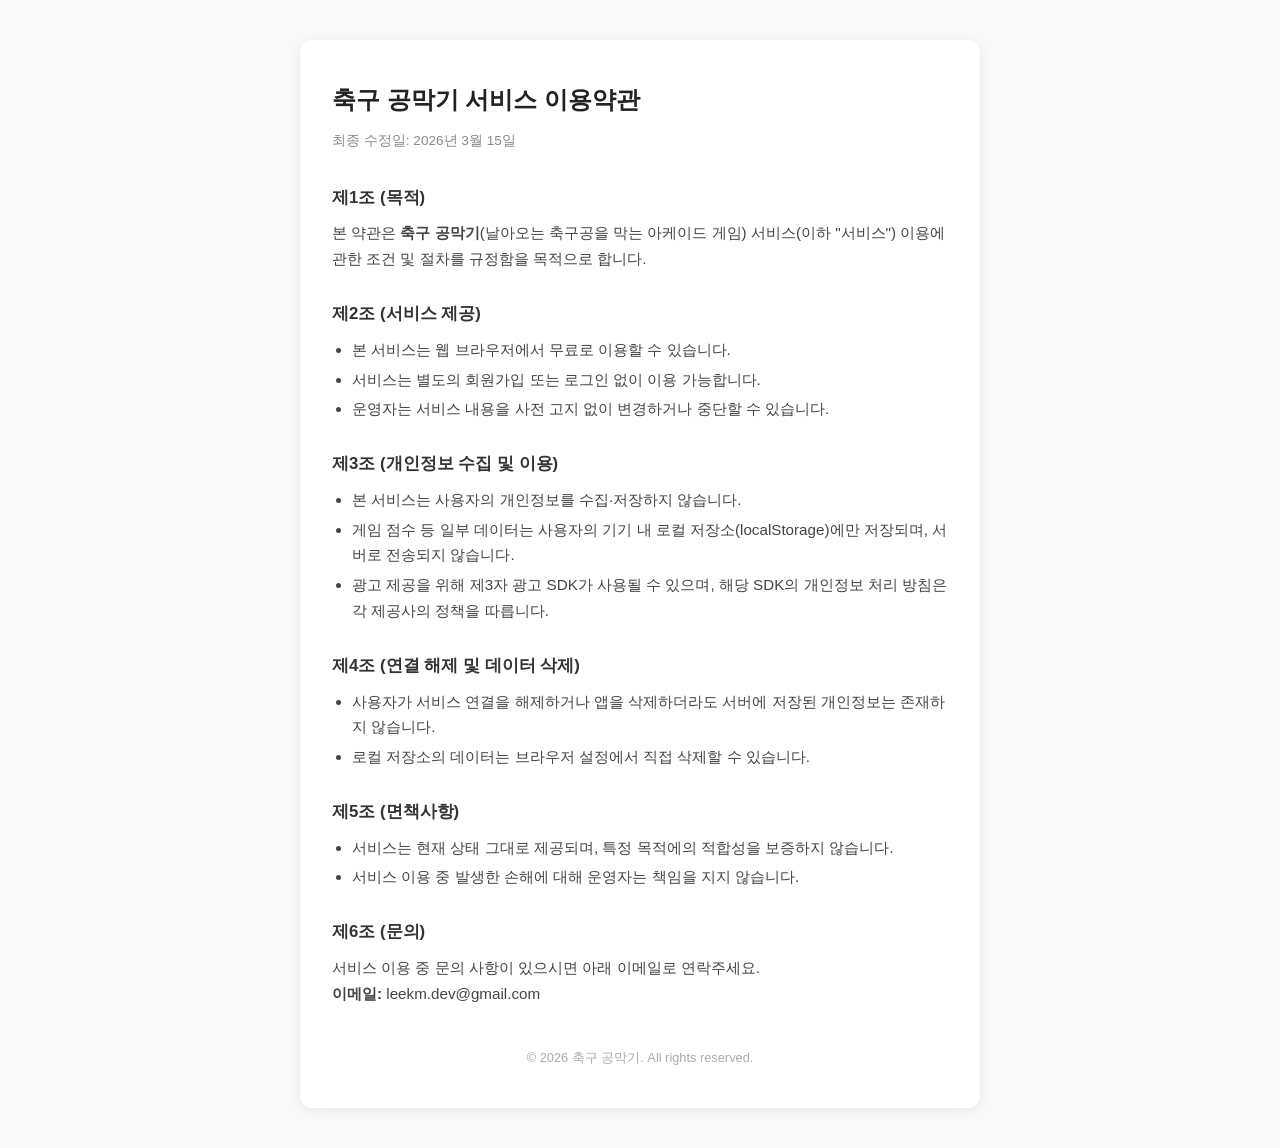
==== terms.html @ 691bd53b "약관 페이지 추가 (terms.html) Co-Authored-By: Claude Sonnet 4.6 <noreply@anthropic.com>" ====
<!DOCTYPE html>
<html lang="ko">
<head>
  <meta charset="UTF-8">
  <meta name="viewport" content="width=device-width, initial-scale=1.0">
  <title>축구 공막기 서비스 이용약관</title>
  <style>
    * { box-sizing: border-box; margin: 0; padding: 0; }
    body { font-family: -apple-system, BlinkMacSystemFont, 'Segoe UI', sans-serif;
            background: #f9f9f9; color: #222; line-height: 1.7; padding: 40px 20px; }
    .wrap { max-width: 680px; margin: 0 auto; background: #fff;
             border-radius: 12px; padding: 40px 32px; box-shadow: 0 2px 12px rgba(0,0,0,.08); }
    h1 { font-size: 1.5rem; margin-bottom: 8px; }
    .meta { color: #888; font-size: .85rem; margin-bottom: 32px; }
    h2 { font-size: 1.05rem; margin: 28px 0 8px; color: #333; }
    p, li { font-size: .95rem; color: #444; }
    ul { padding-left: 20px; }
    li { margin-bottom: 4px; }
    footer { margin-top: 40px; font-size: .8rem; color: #aaa; text-align: center; }
  </style>
</head>
<body>
<div class="wrap">
  <h1>축구 공막기 서비스 이용약관</h1>
  <p class="meta">최종 수정일: 2026년 3월 15일</p>

  <h2>제1조 (목적)</h2>
  <p>본 약관은 <strong>축구 공막기</strong>(날아오는 축구공을 막는 아케이드 게임) 서비스(이하 "서비스") 이용에 관한 조건 및 절차를 규정함을 목적으로 합니다.</p>

  <h2>제2조 (서비스 제공)</h2>
  <ul>
    <li>본 서비스는 웹 브라우저에서 무료로 이용할 수 있습니다.</li>
    <li>서비스는 별도의 회원가입 또는 로그인 없이 이용 가능합니다.</li>
    <li>운영자는 서비스 내용을 사전 고지 없이 변경하거나 중단할 수 있습니다.</li>
  </ul>

  <h2>제3조 (개인정보 수집 및 이용)</h2>
  <ul>
    <li>본 서비스는 사용자의 개인정보를 수집·저장하지 않습니다.</li>
    <li>게임 점수 등 일부 데이터는 사용자의 기기 내 로컬 저장소(localStorage)에만 저장되며, 서버로 전송되지 않습니다.</li>
    <li>광고 제공을 위해 제3자 광고 SDK가 사용될 수 있으며, 해당 SDK의 개인정보 처리 방침은 각 제공사의 정책을 따릅니다.</li>
  </ul>

  <h2>제4조 (연결 해제 및 데이터 삭제)</h2>
  <ul>
    <li>사용자가 서비스 연결을 해제하거나 앱을 삭제하더라도 서버에 저장된 개인정보는 존재하지 않습니다.</li>
    <li>로컬 저장소의 데이터는 브라우저 설정에서 직접 삭제할 수 있습니다.</li>
  </ul>

  <h2>제5조 (면책사항)</h2>
  <ul>
    <li>서비스는 현재 상태 그대로 제공되며, 특정 목적에의 적합성을 보증하지 않습니다.</li>
    <li>서비스 이용 중 발생한 손해에 대해 운영자는 책임을 지지 않습니다.</li>
  </ul>

  <h2>제6조 (문의)</h2>
  <p>서비스 이용 중 문의 사항이 있으시면 아래 이메일로 연락주세요.<br>
  <strong>이메일:</strong> leekm.dev@gmail.com</p>

  <footer>© 2026 축구 공막기. All rights reserved.</footer>
</div>
</body>
</html>
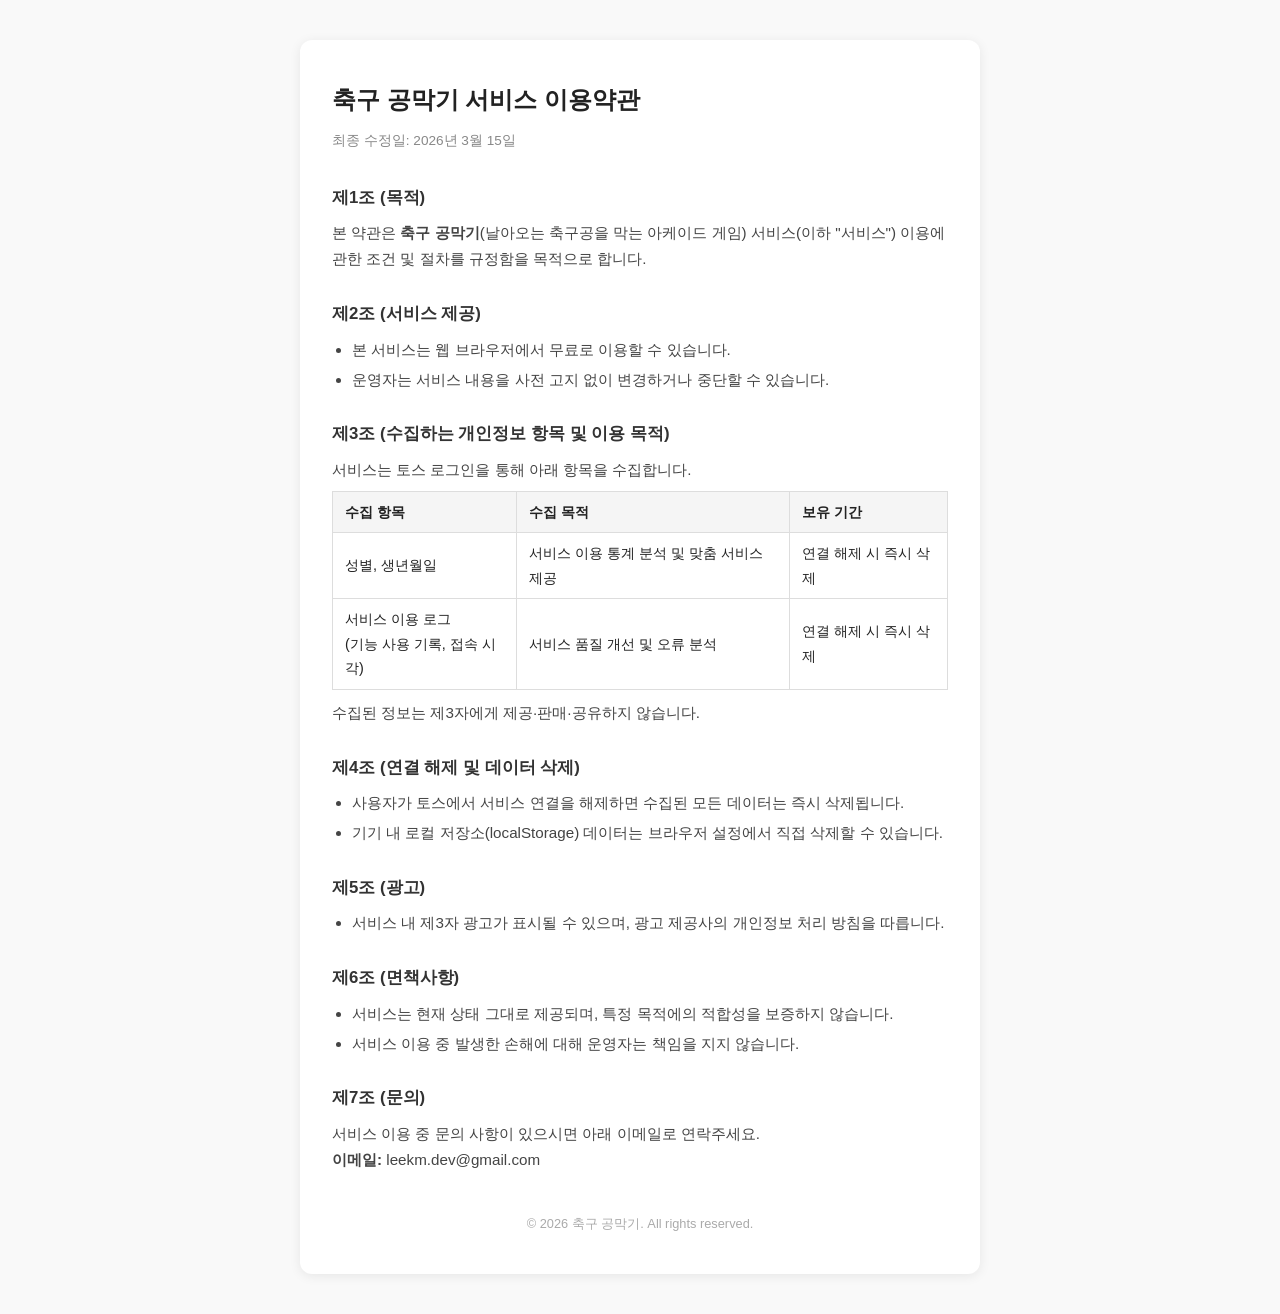
==== commit a6217cbf: "약관 업데이트: 개인정보 수집 항목 추가 (성별, 생년월일, 이용 로그) Co-Authored-By: Claude Sonnet 4.6 <noreply@anthropic.com>" ====
--- a/terms.html
+++ b/terms.html
@@ -16,6 +16,9 @@
     p, li { font-size: .95rem; color: #444; }
     ul { padding-left: 20px; }
     li { margin-bottom: 4px; }
+    table { width: 100%; border-collapse: collapse; margin-top: 8px; font-size: .9rem; }
+    th, td { border: 1px solid #ddd; padding: 8px 12px; text-align: left; }
+    th { background: #f5f5f5; font-weight: 600; }
     footer { margin-top: 40px; font-size: .8rem; color: #aaa; text-align: center; }
   </style>
 </head>
@@ -30,30 +33,36 @@
   <h2>제2조 (서비스 제공)</h2>
   <ul>
     <li>본 서비스는 웹 브라우저에서 무료로 이용할 수 있습니다.</li>
-    <li>서비스는 별도의 회원가입 또는 로그인 없이 이용 가능합니다.</li>
     <li>운영자는 서비스 내용을 사전 고지 없이 변경하거나 중단할 수 있습니다.</li>
   </ul>
 
-  <h2>제3조 (개인정보 수집 및 이용)</h2>
-  <ul>
-    <li>본 서비스는 사용자의 개인정보를 수집·저장하지 않습니다.</li>
-    <li>게임 점수 등 일부 데이터는 사용자의 기기 내 로컬 저장소(localStorage)에만 저장되며, 서버로 전송되지 않습니다.</li>
-    <li>광고 제공을 위해 제3자 광고 SDK가 사용될 수 있으며, 해당 SDK의 개인정보 처리 방침은 각 제공사의 정책을 따릅니다.</li>
-  </ul>
+  <h2>제3조 (수집하는 개인정보 항목 및 이용 목적)</h2>
+  <p>서비스는 토스 로그인을 통해 아래 항목을 수집합니다.</p>
+  <table>
+    <tr><th>수집 항목</th><th>수집 목적</th><th>보유 기간</th></tr>
+    <tr><td>성별, 생년월일</td><td>서비스 이용 통계 분석 및 맞춤 서비스 제공</td><td>연결 해제 시 즉시 삭제</td></tr>
+    <tr><td>서비스 이용 로그<br>(기능 사용 기록, 접속 시각)</td><td>서비스 품질 개선 및 오류 분석</td><td>연결 해제 시 즉시 삭제</td></tr>
+  </table>
+  <p style="margin-top:10px">수집된 정보는 제3자에게 제공·판매·공유하지 않습니다.</p>
 
   <h2>제4조 (연결 해제 및 데이터 삭제)</h2>
   <ul>
-    <li>사용자가 서비스 연결을 해제하거나 앱을 삭제하더라도 서버에 저장된 개인정보는 존재하지 않습니다.</li>
-    <li>로컬 저장소의 데이터는 브라우저 설정에서 직접 삭제할 수 있습니다.</li>
+    <li>사용자가 토스에서 서비스 연결을 해제하면 수집된 모든 데이터는 즉시 삭제됩니다.</li>
+    <li>기기 내 로컬 저장소(localStorage) 데이터는 브라우저 설정에서 직접 삭제할 수 있습니다.</li>
   </ul>
 
-  <h2>제5조 (면책사항)</h2>
+  <h2>제5조 (광고)</h2>
+  <ul>
+    <li>서비스 내 제3자 광고가 표시될 수 있으며, 광고 제공사의 개인정보 처리 방침을 따릅니다.</li>
+  </ul>
+
+  <h2>제6조 (면책사항)</h2>
   <ul>
     <li>서비스는 현재 상태 그대로 제공되며, 특정 목적에의 적합성을 보증하지 않습니다.</li>
     <li>서비스 이용 중 발생한 손해에 대해 운영자는 책임을 지지 않습니다.</li>
   </ul>
 
-  <h2>제6조 (문의)</h2>
+  <h2>제7조 (문의)</h2>
   <p>서비스 이용 중 문의 사항이 있으시면 아래 이메일로 연락주세요.<br>
   <strong>이메일:</strong> leekm.dev@gmail.com</p>
 
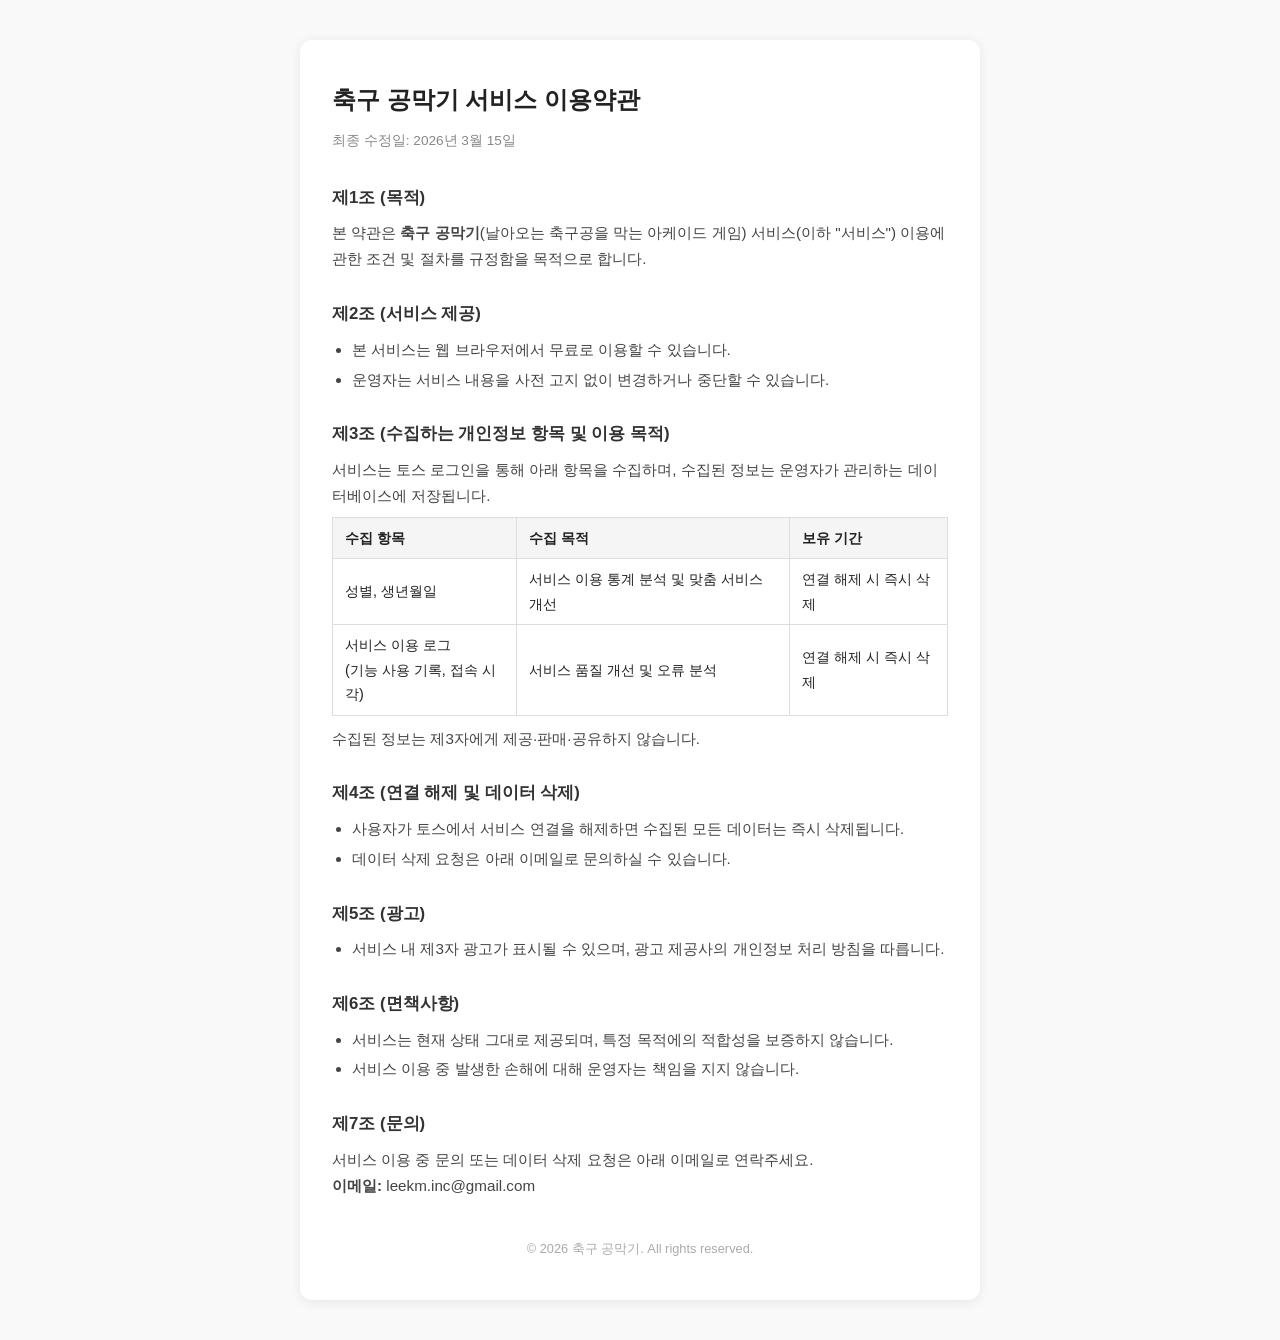
==== commit e6229208: "약관 수정: 이메일 교정, DB 저장 명시, localStorage 문구 제거 Co-Authored-By: Claude Sonnet 4.6 <noreply@anthropic.com" ====
--- a/terms.html
+++ b/terms.html
@@ -37,10 +37,10 @@
   </ul>
 
   <h2>제3조 (수집하는 개인정보 항목 및 이용 목적)</h2>
-  <p>서비스는 토스 로그인을 통해 아래 항목을 수집합니다.</p>
+  <p>서비스는 토스 로그인을 통해 아래 항목을 수집하며, 수집된 정보는 운영자가 관리하는 데이터베이스에 저장됩니다.</p>
   <table>
     <tr><th>수집 항목</th><th>수집 목적</th><th>보유 기간</th></tr>
-    <tr><td>성별, 생년월일</td><td>서비스 이용 통계 분석 및 맞춤 서비스 제공</td><td>연결 해제 시 즉시 삭제</td></tr>
+    <tr><td>성별, 생년월일</td><td>서비스 이용 통계 분석 및 맞춤 서비스 개선</td><td>연결 해제 시 즉시 삭제</td></tr>
     <tr><td>서비스 이용 로그<br>(기능 사용 기록, 접속 시각)</td><td>서비스 품질 개선 및 오류 분석</td><td>연결 해제 시 즉시 삭제</td></tr>
   </table>
   <p style="margin-top:10px">수집된 정보는 제3자에게 제공·판매·공유하지 않습니다.</p>
@@ -48,7 +48,7 @@
   <h2>제4조 (연결 해제 및 데이터 삭제)</h2>
   <ul>
     <li>사용자가 토스에서 서비스 연결을 해제하면 수집된 모든 데이터는 즉시 삭제됩니다.</li>
-    <li>기기 내 로컬 저장소(localStorage) 데이터는 브라우저 설정에서 직접 삭제할 수 있습니다.</li>
+    <li>데이터 삭제 요청은 아래 이메일로 문의하실 수 있습니다.</li>
   </ul>
 
   <h2>제5조 (광고)</h2>
@@ -63,8 +63,8 @@
   </ul>
 
   <h2>제7조 (문의)</h2>
-  <p>서비스 이용 중 문의 사항이 있으시면 아래 이메일로 연락주세요.<br>
-  <strong>이메일:</strong> leekm.dev@gmail.com</p>
+  <p>서비스 이용 중 문의 또는 데이터 삭제 요청은 아래 이메일로 연락주세요.<br>
+  <strong>이메일:</strong> leekm.inc@gmail.com</p>
 
   <footer>© 2026 축구 공막기. All rights reserved.</footer>
 </div>
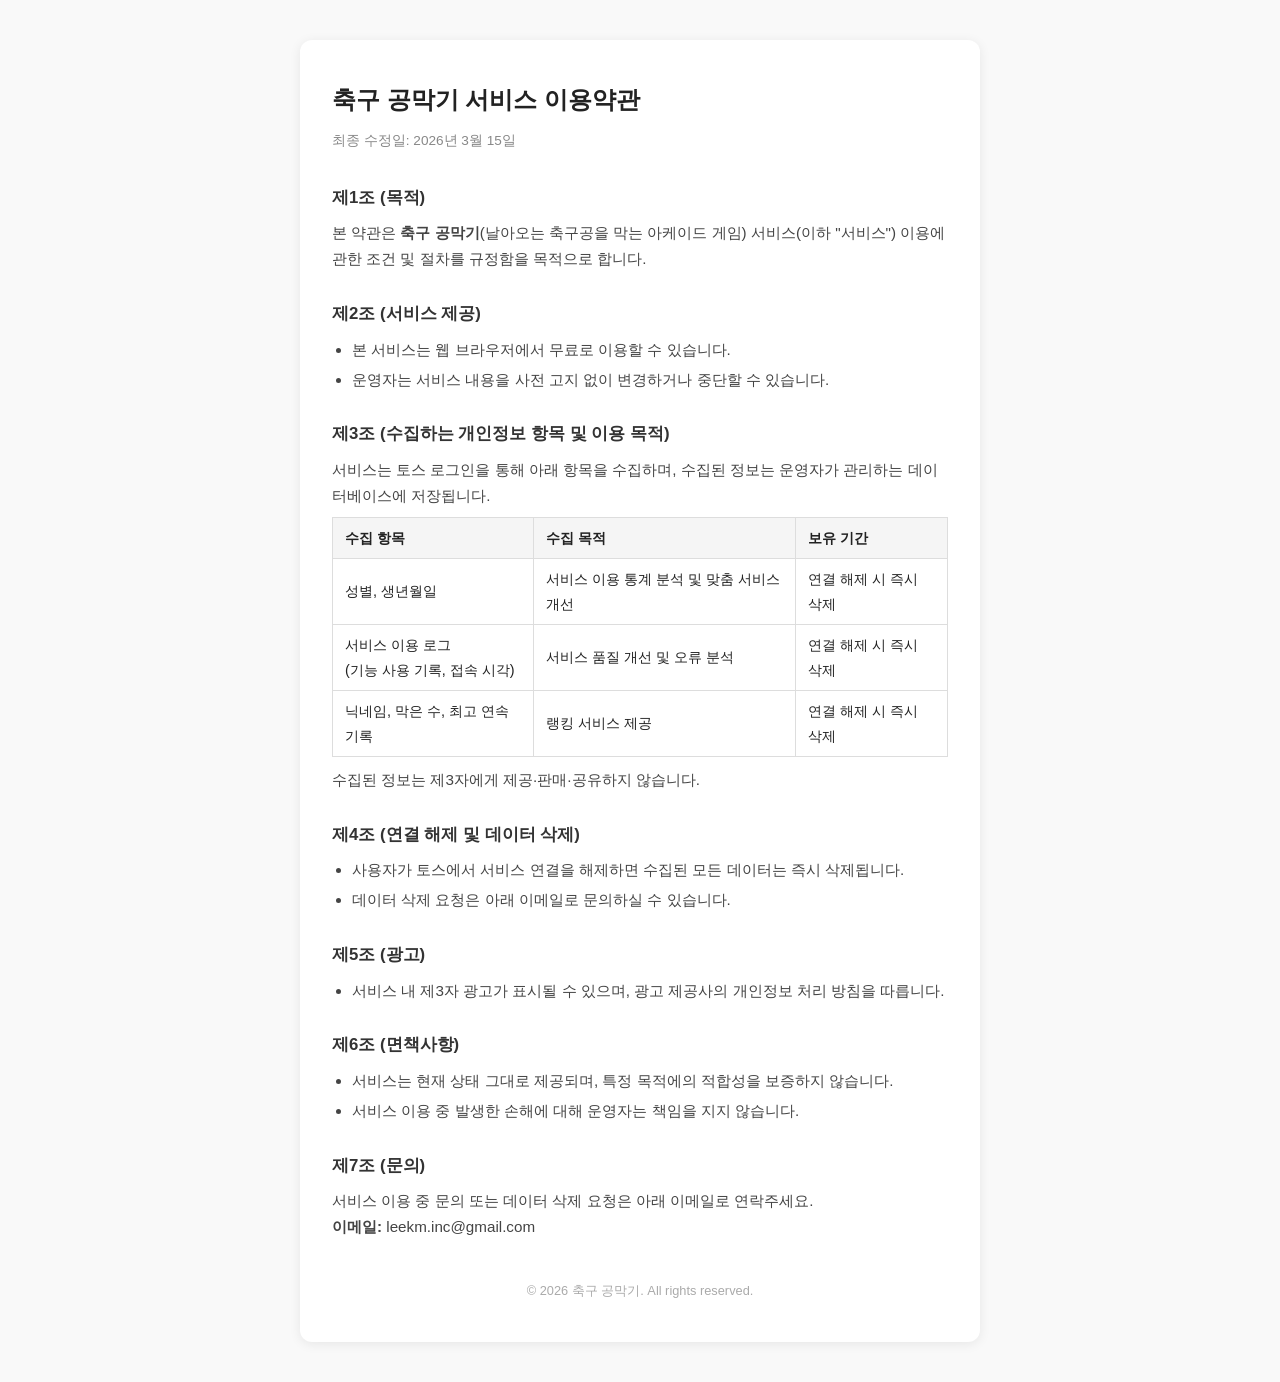
==== commit fb1c16b8: "약관 수정: 랭킹용 수집 항목 추가 Co-Authored-By: Claude Sonnet 4.6 <noreply@anthropic.com>" ====
--- a/terms.html
+++ b/terms.html
@@ -42,6 +42,7 @@
     <tr><th>수집 항목</th><th>수집 목적</th><th>보유 기간</th></tr>
     <tr><td>성별, 생년월일</td><td>서비스 이용 통계 분석 및 맞춤 서비스 개선</td><td>연결 해제 시 즉시 삭제</td></tr>
     <tr><td>서비스 이용 로그<br>(기능 사용 기록, 접속 시각)</td><td>서비스 품질 개선 및 오류 분석</td><td>연결 해제 시 즉시 삭제</td></tr>
+    <tr><td>닉네임, 막은 수, 최고 연속 기록</td><td>랭킹 서비스 제공</td><td>연결 해제 시 즉시 삭제</td></tr>
   </table>
   <p style="margin-top:10px">수집된 정보는 제3자에게 제공·판매·공유하지 않습니다.</p>
 
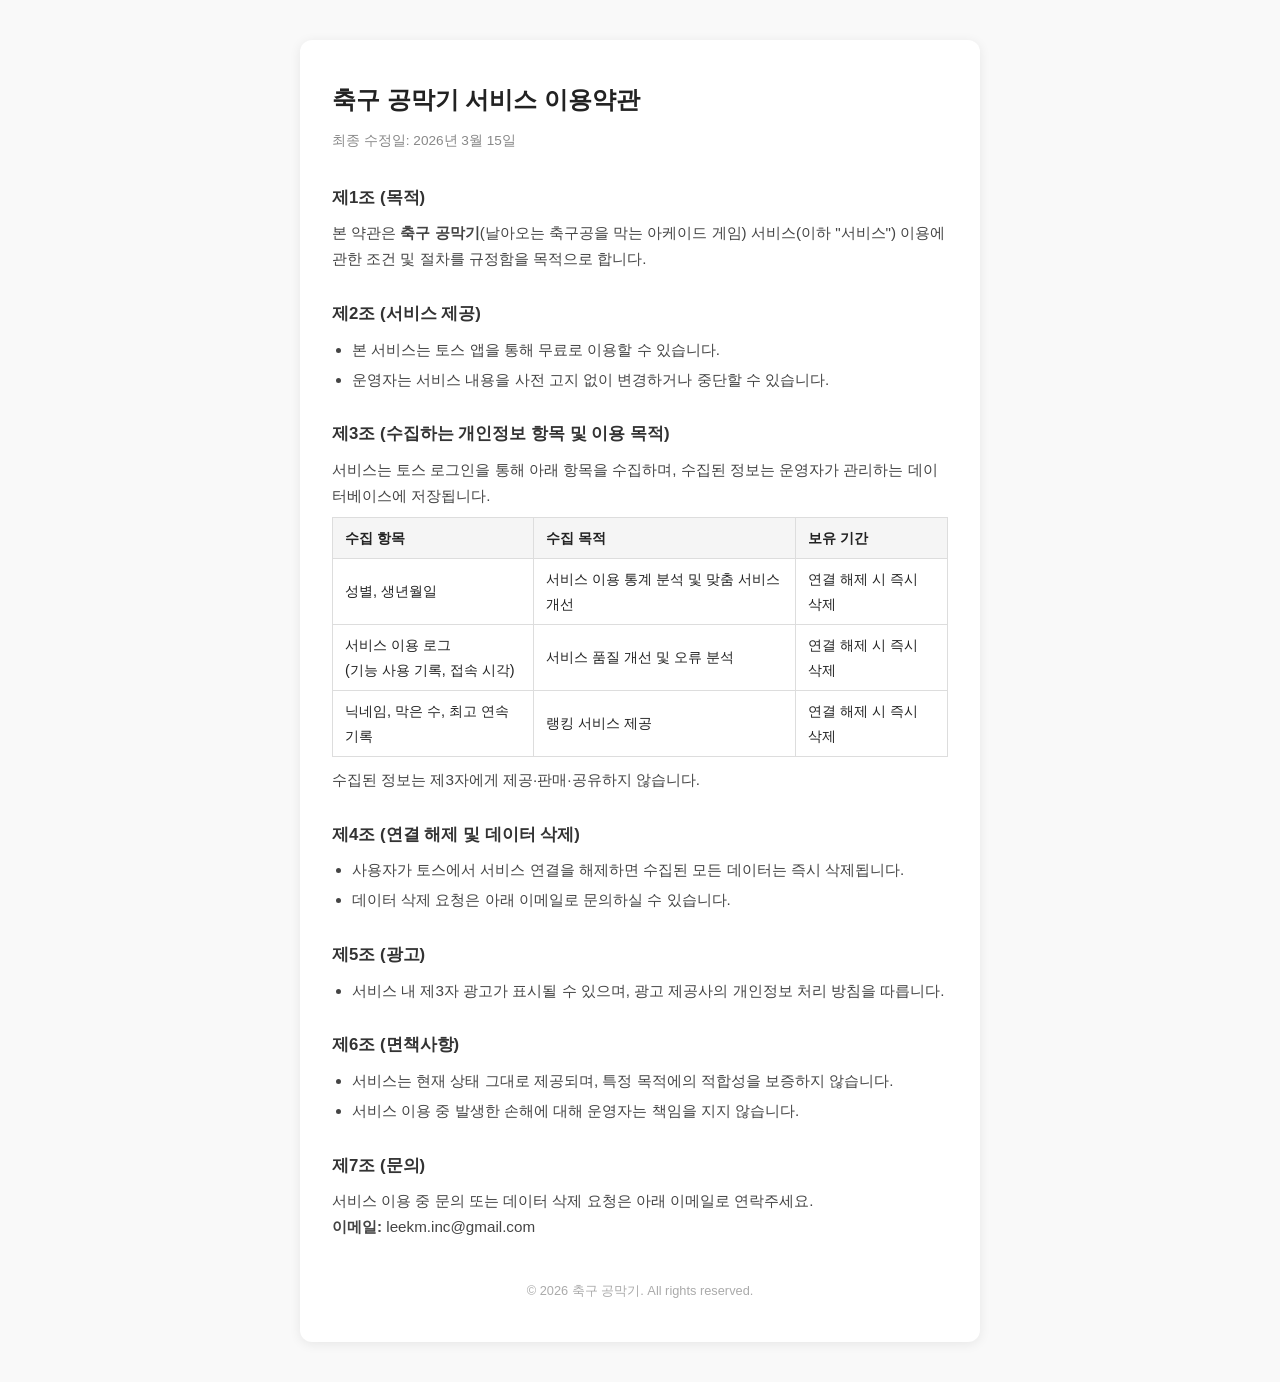
==== commit 8ddf4810: "약관 수정: 웹 브라우저 → 토스 앱 Co-Authored-By: Claude Sonnet 4.6 <noreply@anthropic.com>" ====
--- a/terms.html
+++ b/terms.html
@@ -32,7 +32,7 @@
 
   <h2>제2조 (서비스 제공)</h2>
   <ul>
-    <li>본 서비스는 웹 브라우저에서 무료로 이용할 수 있습니다.</li>
+    <li>본 서비스는 토스 앱을 통해 무료로 이용할 수 있습니다.</li>
     <li>운영자는 서비스 내용을 사전 고지 없이 변경하거나 중단할 수 있습니다.</li>
   </ul>
 
